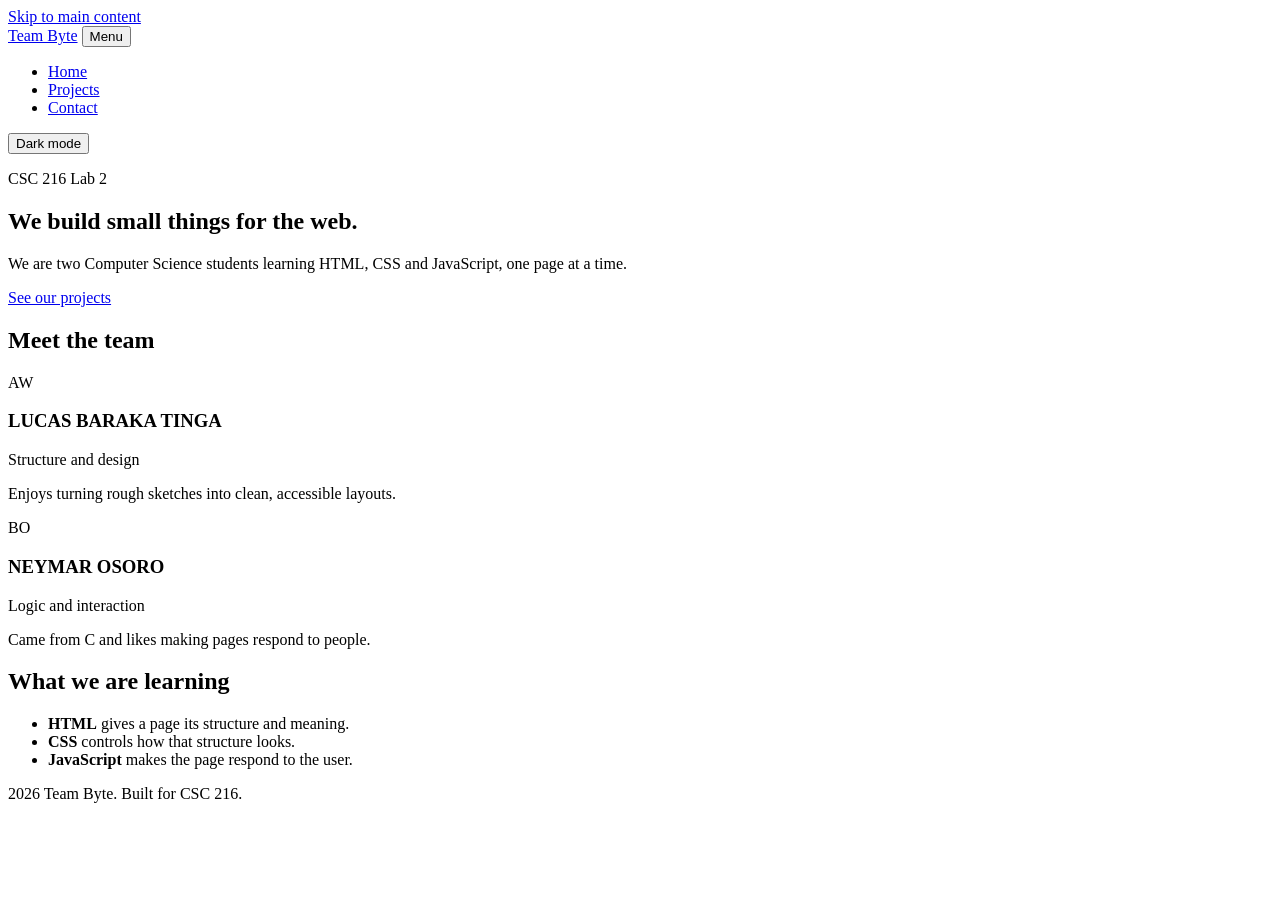
==== index.html @ 05c5540f "Add home page structure Co-authored-by: Lucas Baraka Tinga<tingafyp@gmail.com>" ====
<!DOCTYPE html>
<html lang='en'>
<head>
  <meta charset='UTF-8'>
  <meta name='viewport' content='width=device-width, initial-scale=1.0'>
  <meta name='description' content='Team Byte: a CSC 216 web development pair.'>
  <title>Home | Team Byte</title>
  <link rel='stylesheet' href='css/styles.css'>
  <script src='js/script.js' defer></script>
</head>
<body>
  <a class='skip-link' href='#main'>Skip to main content</a>

  <header class='site-header'>
    <div class='container header-inner'>
      <a class='logo' href='index.html'>Team Byte</a>
      <button class='nav-toggle' type='button' aria-expanded='false' aria-controls='site-nav'>Menu</button>
      <nav id='site-nav' class='site-nav' aria-label='Main'>
        <ul>
          <li><a href='index.html' aria-current='page'>Home</a></li>
          <li><a href='projects.html'>Projects</a></li>
          <li><a href='contact.html'>Contact</a></li>
        </ul>
      </nav>
      <button class='theme-toggle' type='button' aria-pressed='false'>Dark mode</button>
    </div>
  </header>

  <main id='main'>
    <section class='hero'>
      <div class='container'>
        <p class='eyebrow'>CSC 216 Lab 2</p>
        <h1>We build small things for the web.</h1>
        <p class='lead'>We are two Computer Science students learning HTML, CSS and JavaScript, one page at a time.</p>
        <a class='button' href='projects.html'>See our projects</a>
      </div>
    </section>

    <section class='container section' aria-labelledby='team-heading'>
      <h2 id='team-heading'>Meet the team</h2>
      <div class='team-grid'>
        <article class='card'>
          <div class='avatar' aria-hidden='true'>AW</div>
          <h3>LUCAS BARAKA TINGA</h3>
          <p class='role'>Structure and design</p>
          <p>Enjoys turning rough sketches into clean, accessible layouts.</p>
        </article>
        <article class='card'>
          <div class='avatar' aria-hidden='true'>BO</div>
          <h3>NEYMAR OSORO</h3>
          <p class='role'>Logic and interaction</p>
          <p>Came from C and likes making pages respond to people.</p>
        </article>
      </div>
    </section>

    <section class='container section' aria-labelledby='learning-heading'>
      <h2 id='learning-heading'>What we are learning</h2>
      <ul class='skill-list'>
        <li><strong>HTML</strong> gives a page its structure and meaning.</li>
        <li><strong>CSS</strong> controls how that structure looks.</li>
        <li><strong>JavaScript</strong> makes the page respond to the user.</li>
      </ul>
    </section>
  </main>

  <footer class='site-footer'>
    <div class='container'>
      <p><span id='year'>2026</span> Team Byte. Built for CSC 216.</p>
    </div>
  </footer>
</body>
</html>
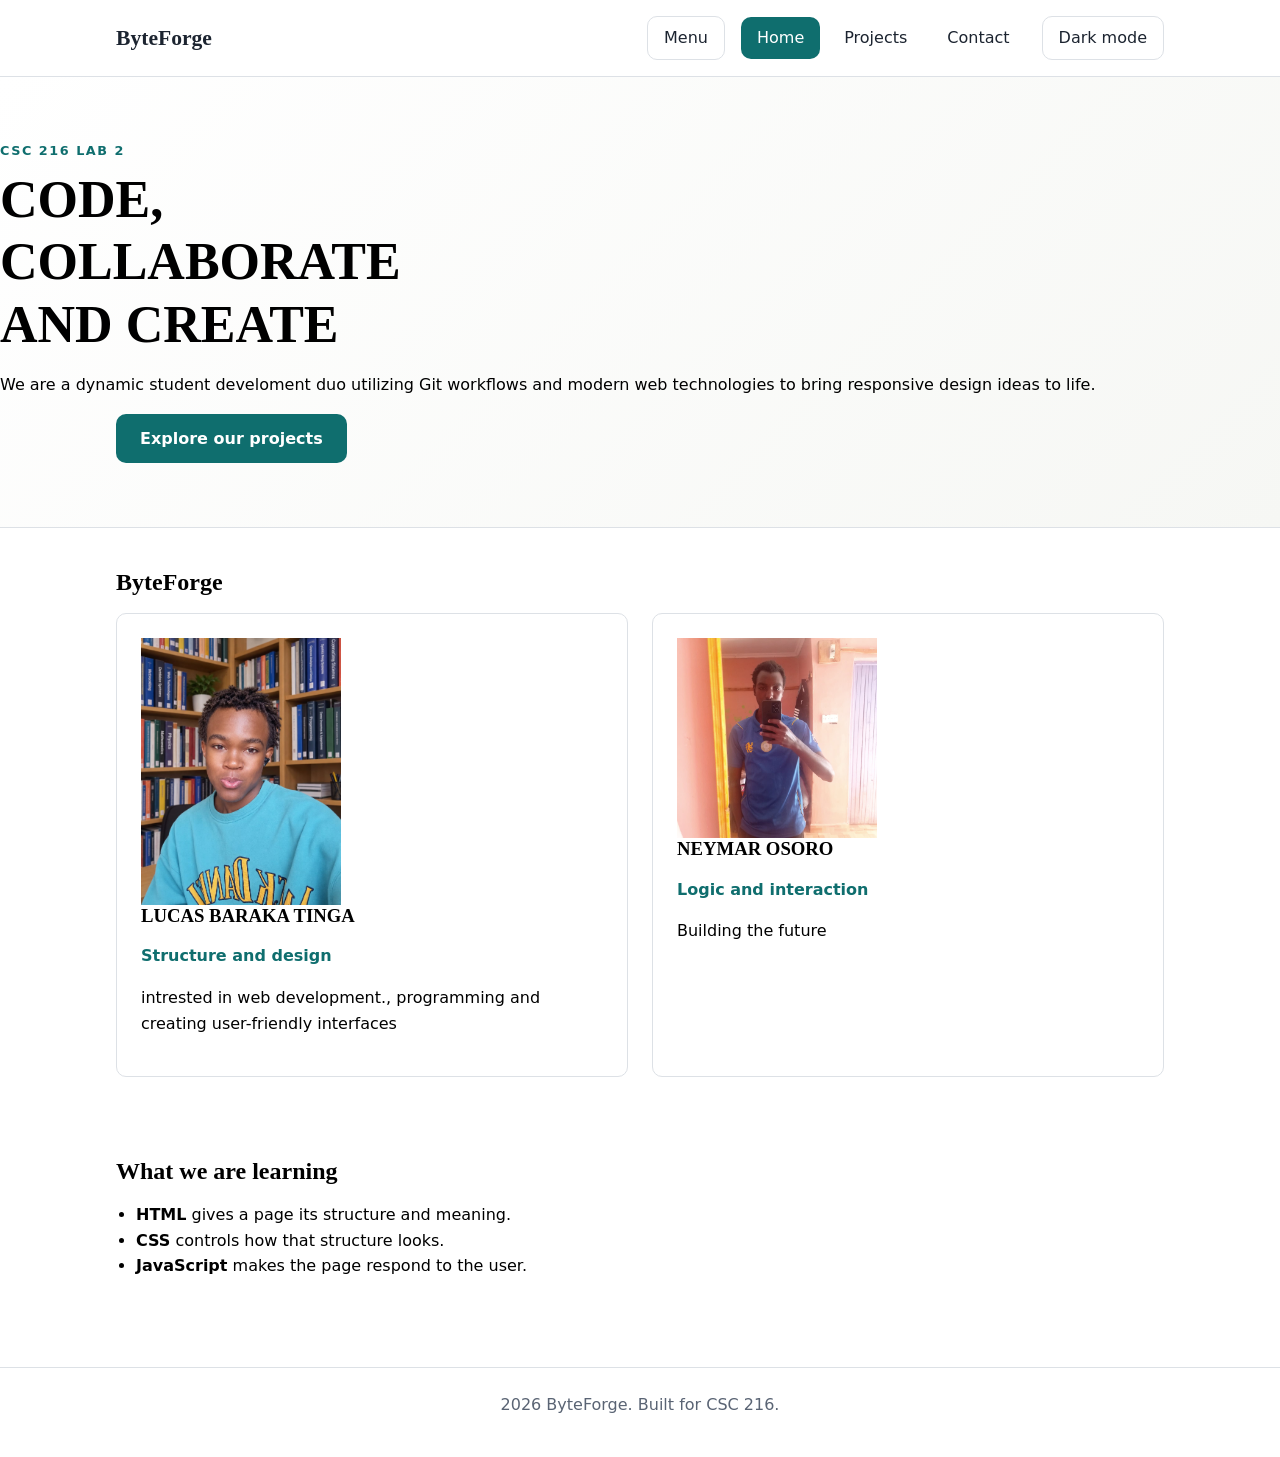
==== commit a75ee68b: "Finalize CSC 216 Lab team website, reflection, and extention Co-authored-by: NEYMAR OSORO<neymarosor" ====
--- a/index.html
+++ b/index.html
@@ -3,8 +3,8 @@
 <head>
   <meta charset='UTF-8'>
   <meta name='viewport' content='width=device-width, initial-scale=1.0'>
-  <meta name='description' content='Team Byte: a CSC 216 web development pair.'>
-  <title>Home | Team Byte</title>
+  <meta name='description' content='ByteForge: a CSC 216 web development pair.'>
+  <title>Home | ByteForge</title>
   <link rel='stylesheet' href='css/styles.css'>
   <script src='js/script.js' defer></script>
 </head>
@@ -13,7 +13,7 @@
 
   <header class='site-header'>
     <div class='container header-inner'>
-      <a class='logo' href='index.html'>Team Byte</a>
+      <a class='logo' href='index.html'>ByteForge</a>
       <button class='nav-toggle' type='button' aria-expanded='false' aria-controls='site-nav'>Menu</button>
       <nav id='site-nav' class='site-nav' aria-label='Main'>
         <ul>
@@ -28,28 +28,32 @@
 
   <main id='main'>
     <section class='hero'>
+      <p class='eyebrow'>CSC 216 Lab 2</p>
+      <h1>CODE, COLLABORATE AND CREATE</h1>
+      <p>We are a dynamic student develoment duo utilizing Git workflows and modern web technologies to bring responsive design ideas to life.</p>
       <div class='container'>
-        <p class='eyebrow'>CSC 216 Lab 2</p>
-        <h1>We build small things for the web.</h1>
-        <p class='lead'>We are two Computer Science students learning HTML, CSS and JavaScript, one page at a time.</p>
-        <a class='button' href='projects.html'>See our projects</a>
+        
+        
+        <a class='button' href='projects.html'> Explore our projects</a>
       </div>
     </section>
 
     <section class='container section' aria-labelledby='team-heading'>
-      <h2 id='team-heading'>Meet the team</h2>
+      <h2 id='team-heading'>ByteForge</h2>
+      <P>
       <div class='team-grid'>
         <article class='card'>
-          <div class='avatar' aria-hidden='true'>AW</div>
+          <img src="images/lucas.jpg.jpeg" alt="Lucas Baraka Tinga" class="profile-photo" width="200">
+          
           <h3>LUCAS BARAKA TINGA</h3>
           <p class='role'>Structure and design</p>
-          <p>Enjoys turning rough sketches into clean, accessible layouts.</p>
+          <p>intrested in web development., programming and creating user-friendly interfaces</p>
         </article>
         <article class='card'>
-          <div class='avatar' aria-hidden='true'>BO</div>
+          <img src="images/neymar.jpg.jpeg" alt="Neymar Osoro" width="200">
           <h3>NEYMAR OSORO</h3>
           <p class='role'>Logic and interaction</p>
-          <p>Came from C and likes making pages respond to people.</p>
+          <p>Building the future</p>
         </article>
       </div>
     </section>
@@ -66,7 +70,7 @@
 
   <footer class='site-footer'>
     <div class='container'>
-      <p><span id='year'>2026</span> Team Byte. Built for CSC 216.</p>
+      <p><span id='year'>2026</span> ByteForge. Built for CSC 216.</p>
     </div>
   </footer>
 </body>
--- a/css/styles.css
+++ b/css/styles.css
@@ -0,0 +1,445 @@
+/* ========================================================
+   Team website stylesheet (CSC 216, Lab 2)
+   One file styles every page on the site.
+   ======================================================== */
+
+/* --- 1. Design tokens --- */
+:root {
+  --color-bg: #f6f7f4;
+  --color-surface: #ffffff;
+  --color-text: #1c2430;
+  --color-muted: #5a6474;
+  --color-primary: #0f6e6e;
+  --color-primary-dark: #0a5050;
+  --color-on-primary: #ffffff;
+  --color-border: #dde1e6;
+  --color-error: #63261c;
+  --color-success: #1e7b3a;
+
+  --font-body: system-ui, -apple-system, "Segoe UI", Roboto, Arial, sans-serif;
+  --font-heading: Georgia, "Times New Roman", serif;
+
+  --space-1: 0.5rem;
+  --space-2: 1rem;
+  --space-3: 1.5rem;
+  --space-4: 2.5rem;
+  --space-5: 4rem;
+
+  --radius: 10px;
+  --max-width: 1080px;
+}
+
+body.dark {
+  --color-bg: #11161d;
+  --color-surface: #1a212b;
+  --color-text: #e7ebf0;
+  --color-muted: #a2abb9;
+  --color-primary: #4fc1c1;
+  --color-primary-dark: #48d8d8;
+  --color-on-primary: #0b1f1f;
+  --color-border: #2b3340;
+  --color-error: #f8a80;
+  --color-success: #7ddc97;
+  color-scheme: dark;
+}
+
+
+/* --- 2. Base and reset --- */
+*,
+*::before,
+*::after {
+  box-sizing: border-box;
+}
+
+body {
+  margin: 0;
+  font-family: var(--font-body);
+  font-size: 1rem;
+  line-height: 1.6;
+  color: var(--color-text);
+  background-color: var(--color-bg);
+  transition: background-color 0.3s ease, color 0.3s ease;
+}
+
+h1,
+h2,
+h3 {
+  font-family: var(--font-heading);
+  line-height: 1.2;
+  margin: 0 0 var(--space-2);
+}
+
+p {
+  margin: 0 0 var(--space-2);
+}
+
+a {
+  color: var(--color-primary);
+}
+
+a:hover {
+  color: var(--color-primary-dark);
+}
+
+img {
+  max-width: 100%;
+  display: block;
+}
+
+:focus-visible {
+  outline: 3px solid var(--color-primary);
+  outline-offset: 3px;
+}
+
+
+/* --- 3. Layout helpers --- */
+.container {
+  width: 100%;
+  max-width: var(--max-width);
+  margin-inline: auto;
+  padding-inline: var(--space-2);
+}
+
+.section {
+  padding-block: var(--space-4);
+}
+
+.skip-link {
+  position: absolute;
+  top: -4rem;
+  left: var(--space-2);
+  z-index: 100;
+  padding: var(--space-1) var(--space-2);
+  border-radius: var(--radius);
+  background-color: var(--color-primary);
+  color: var(--color-on-primary);
+}
+
+.skip-link:focus {
+  top: var(--space-2);
+}
+
+/* --- 4. Header and navigation --- */
+.site-header {
+  position: sticky;
+  top: 0;
+  z-index: 10;
+  background-color: var(--color-surface);
+  border-bottom: 1px solid var(--color-border);
+}
+
+.header-inner {
+  display: flex;
+  flex-wrap: wrap;
+  align-items: center;
+  gap: var(--space-2);
+  padding-block: var(--space-2);
+}
+
+.logo {
+  margin-right: auto;
+  font-family: var(--font-heading);
+  font-size: 1.35rem;
+  font-weight: 700;
+  color: var(--color-text);
+  text-decoration: none;
+}
+
+.site-nav ul {
+  display: flex;
+  gap: var(--space-1);
+  margin: 0;
+  padding: 0;
+  list-style: none;
+}
+
+.site-nav a {
+  display: block;
+  padding: var(--space-1) var(--space-2);
+  border-radius: var(--radius);
+  color: var(--color-text);
+  font-weight: 500;
+  text-decoration: none;
+}
+
+.site-nav a:hover {
+  background-color: var(--color-bg);
+}
+
+.site-nav a[aria-current="page"] {
+  background-color: var(--color-primary);
+  color: var(--color-on-primary);
+}
+
+.nav-toggle,
+.theme-toggle {
+  padding: var(--space-1) var(--space-2);
+  border: 1px solid var(--color-border);
+  border-radius: var(--radius);
+  background-color: transparent;
+  color: var(--color-text);
+  font: inherit;
+  cursor: pointer;
+}
+
+.theme-toggle[aria-pressed="true"] {
+  border-color: var(--color-primary);
+  color: var(--color-primary);
+}
+.nav-toggle{
+    dispay: none;l
+}
+
+
+/* --- 5. Buttons and hero --- */
+.button {
+  display: inline-block;
+  padding: 0.75rem 1.5rem;
+  border: none;
+  border-radius: var(--radius);
+  background-color: var(--color-primary);
+  color: var(--color-on-primary);
+  font: inherit;
+  font-weight: 600;
+  text-decoration: none;
+  cursor: pointer;
+  transition: background-color 0.2s ease, transform 0.2s ease;
+}
+
+.button:hover {
+  background-color: var(--color-primary-dark);
+  color: var(--color-on-primary);
+  transform: translateY(-2px);
+}
+
+.hero {
+  padding-block: var(--space-5);
+  background: linear-gradient(135deg, var(--color-surface), var(--color-bg));
+  border-bottom: 1px solid var(--color-border);
+}
+
+.hero h1 {
+  max-width: 18ch;
+  font-size: clamp(2rem, 5vw, 3.25rem);
+}
+
+.eyebrow {
+  margin-bottom: var(--space-1);
+  color: var(--color-primary);
+  font-size: 0.8rem;
+  font-weight: 700;
+  letter-spacing: 0.12em;
+  text-transform: uppercase;
+}
+
+.lead {
+  max-width: 55ch;
+  margin-bottom: var(--space-3);
+  color: var(--color-muted);
+  font-size: 1.2rem;
+}
+
+.page-header {
+  padding-block: var(--space-4) var(--space-2);
+}
+
+
+/* --- 6. Cards and grids --- */
+.team-grid,
+.project-grid {
+  display: grid;
+  grid-template-columns: repeat(auto-fit, minmax(260px, 1fr));
+  gap: var(--space-3);
+}
+
+.card {
+  padding: var(--space-3);
+  border: 1px solid var(--color-border);
+  border-radius: var(--radius);
+  background-color: var(--color-surface);
+}
+
+.avatar {
+  display: grid;
+  place-items: center;
+  width: 64px;
+  height: 64px;
+  margin-bottom: var(--space-2);
+  border-radius: 50%;
+  background-color: var(--color-primary);
+  color: var(--color-on-primary);
+  font-size: 1.25rem;
+  font-weight: 700;
+}
+
+.role {
+  color: var(--color-primary);
+  font-weight: 600;
+}
+
+.skill-list {
+  padding-left: 1.25rem;
+  margin-bottom: var(--space-1);
+}
+
+
+/* --- 7. Projects page --- */
+.filters {
+  display: flex;
+  flex-wrap: wrap;
+  gap: var(--space-1);
+  margin-bottom: var(--space-2);
+}
+
+.filter-btn {
+  padding: 0.4rem 1rem;
+  border: 1px solid var(--color-border);
+  border-radius: 999px;
+  background-color: var(--color-surface);
+  color: var(--color-text);
+  font: inherit;
+  cursor: pointer;
+}
+
+.filter-btn[aria-pressed="true"] {
+  border-color: var(--color-primary);
+  background-color: var(--color-primary);
+  color: var(--color-on-primary);
+}
+
+.project-count {
+  color: var(--color-muted);
+}
+
+.tag {
+  display: inline-block;
+  margin-bottom: var(--space-1);
+  color: var(--color-primary);
+  font-size: 0.75rem;
+  font-weight: 700;
+  letter-spacing: 0.06em;
+  text-transform: uppercase;
+}
+
+/* --- 8. Contact form --- */
+.contact-form {
+  max-width: 560px;
+  padding-bottom: var(--space-4);
+}
+
+.field {
+  margin-bottom: var(--space-3);
+}
+
+label {
+  display: block;
+  margin-bottom: 0.35rem;
+  font-weight: 600;
+}
+
+input,
+select,
+textarea {
+  width: 100%;
+  padding: 0.6rem 0.8rem;
+  border: 1px solid var(--color-border);
+  border-radius: var(--radius);
+  background-color: var(--color-surface);
+  color: var(--color-text);
+  font: inherit;
+}
+
+input:focus,
+select:focus,
+textarea:focus {
+  border-color: var(--color-primary);
+}
+
+input[aria-invalid="true"],
+textarea[aria-invalid="true"] {
+  border-color: var(--color-error);
+}
+
+.hint,
+.error {
+  margin: 0.35rem 0 0;
+  font-size: 0.9rem;
+}
+
+.hint {
+  color: var(--color-muted);
+}
+
+.error {
+  min-height: 1.4em;
+  color: var(--color-error);
+}
+
+.form-status {
+  margin-top: var(--space-2);
+  color: var(--color-success);
+  font-weight: 600;
+}
+
+
+/* --- 9. Footer --- */
+.site-footer {
+  margin-top: var(--space-4);
+  padding-block: var(--space-3);
+  border-top: 1px solid var(--color-border);
+  color: var(--color-muted);
+  text-align: center;
+}
+
+/* --- 10. Small screens --- */
+@media (max-width: 700px) {
+  .nav-toggle {
+    display: inline-block;
+  }
+
+  .site-nav {
+    display: none;
+    order: 3;
+    width: 100%;
+  }
+
+  .site-nav.open {
+    display: block;
+  }
+
+  .site-nav ul {
+    flex-direction: column;
+  }
+
+  .section {
+    padding-block: var(--space-3);
+  }
+}
+
+/* --- 11. Respect reduced-motion preferences --- */
+@media (prefers-reduced-motion: reduce) {
+  *,
+  *::before,
+  *::after {
+    transition: none !important;
+  }
+}
+
+
+body {
+    background-color: var(--background-color);
+    color: var(--text-color);
+}
+
+h1, h2, h3 {
+    color: var(--dark-color);
+}
+
+.btn {
+    background-color: var(--primary-color);
+    color: white;
+}
+
+.btn:hover {
+    background-color: var(--success-color);
+}
